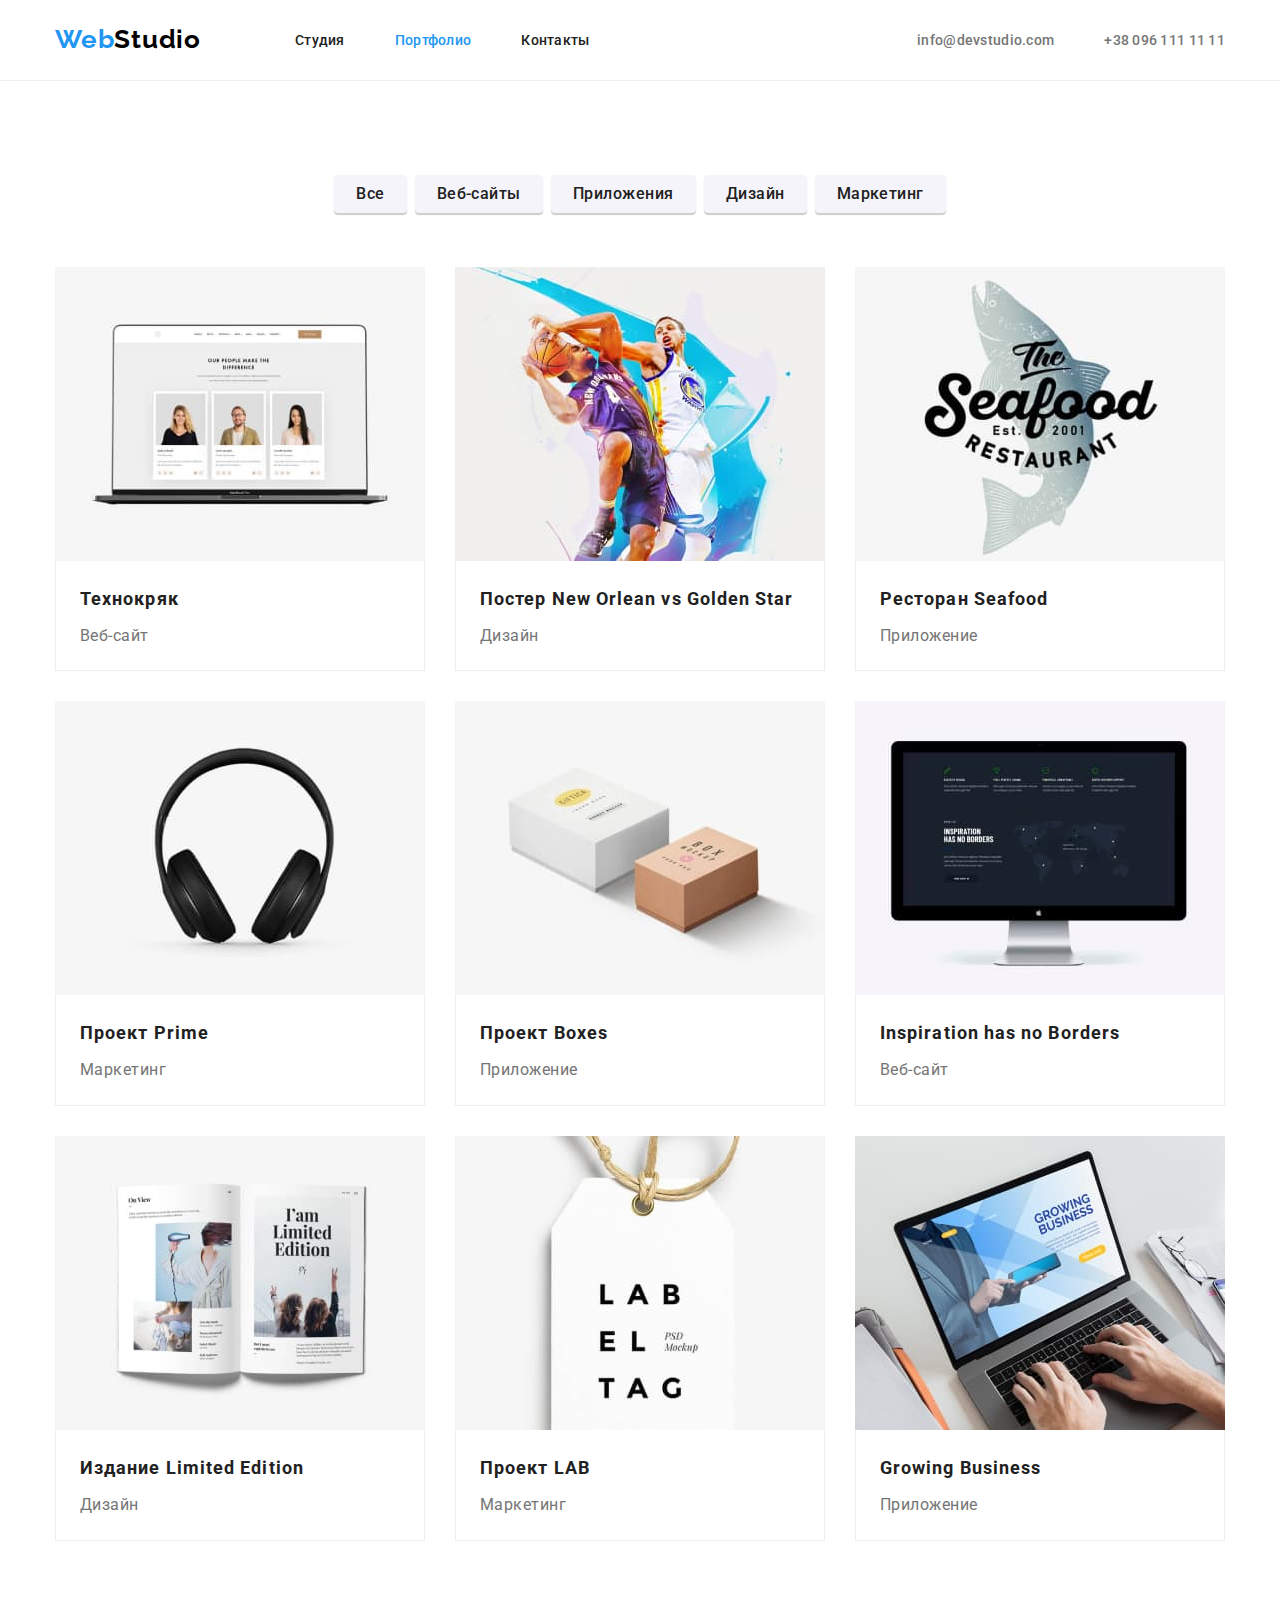
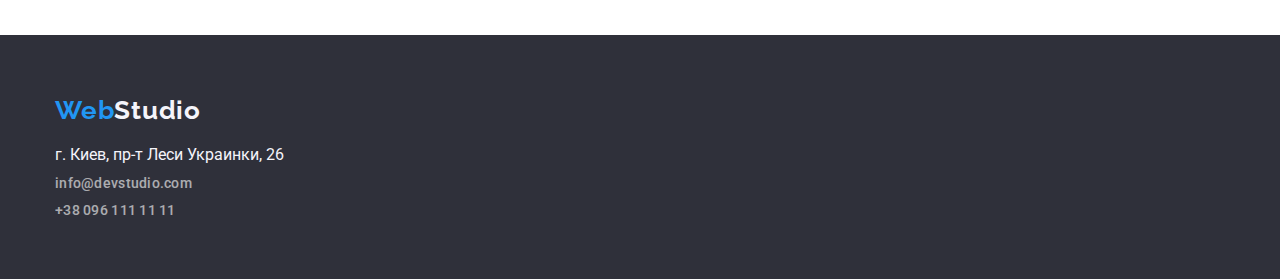
==== portfolio.html @ e435bd5f "svg heder" ====
<!DOCTYPE html>
<html lang="ru">
  <head>
    <meta charset="UTF-8" />
    <meta http-equiv="X-UA-Compatible" content="IE=edge" />
    <meta name="viewport" content="width=device-width, initial-scale=1.0" />
    <title>Document</title>
    <link
      href="https://cdnjs.cloudflare.com/ajax/libs/modern-normalize/1.1.0/modern-normalize.min.css"
      rel="stylesheet"
    />
    <link rel="preconnect" href="https://fonts.googleapis.com" />
    <link rel="preconnect" href="https://fonts.gstatic.com" crossorigin />
    <link
      href="https://fonts.googleapis.com/css2?family=Raleway:wght@700&family=Roboto:wght@400;500;700;900&display=swap"
      rel="stylesheet"
    />
    <link rel="stylesheet" href="./css/styles.css" />
  </head>
  <body>
    <!-- Шапка макета -->
    <header class="page-header border">
      <div class="container header-container">
        <nav class="nav-flex">
          <a href="/" class="logo decoration"> <span class="web">Web</span>Studio </a>

          <ul class="site-nav">
            <li class="li-site-nav"><a href="./index.html" class="link decoration">Студия</a></li>
            <li class="li-site-nav">
              <a href="./portfolio.html" class="link decoration current">Портфолио</a>
            </li>
            <li class="li-site-nav"><a href="" class="link decoration">Контакты</a></li>
          </ul>
        </nav>

        <ul class="auht-nav">
          <li class="li-auht">
            <a href="mailto:info@devstudio.com" class="nav decoration">info@devstudio.com</a>
          </li>
          <li class="li-auht">
            <a href="tel:+380961111111" class="nav decoration">+38 096 111 11 11</a>
          </li>
        </ul>
      </div>
    </header>
    <!-- Блок герой -->
    <main>
      <!-- Блок кнопок -->
      <section class="section">
        <div class="container">
          <h1 class="visually-hidden">Портфолио</h1>
          <ul class="portfolio-button">
            <li class="button-wrapper"><button type="button" class="button-text">Все</button></li>
            <li class="button-wrapper">
              <button type="button" class="button-text">Веб-сайты</button>
            </li>
            <li class="button-wrapper">
              <button type="button" class="button-text">Приложения</button>
            </li>
            <li class="button-wrapper">
              <button type="button" class="button-text">Дизайн</button>
            </li>
            <li class="button-wrapper">
              <button type="button" class="button-text">Маркетинг</button>
            </li>
          </ul>
      <!-- Секции услуг  -->
          <ul class="portfolio-flex">
            <li class="li-img">
              <a href="">
                <img
                  src="./images/Технокряк.jpg"
                  alt="Технокряк"
                  width="370"
                  height="294"
                  class="img"
                />
                <div class="link-border">
                  <h2 class="portfolio-title">Технокряк</h2>
                  <p class="text-portfolio">Веб-сайт</p>
                </div>
              </a>
            </li>
            <li class="li-img">
              <a href="">
                <img
                  src="./images/Постер.jpg"
                  alt="Постер New Orlean vs Golden Star"
                  width="370"
                  height="294"
                  class="img"
                />
                <div class="link-border">
                  <h2 class="portfolio-title">Постер New Orlean vs Golden Star</h2>
                  <p class="text-portfolio">Дизайн</p>
                </div>
              </a>
            </li>
            <li class="li-img">
              <a href="">
                <img
                  src="./images/Ресторан.jpg"
                  alt="Ресторан Seafood"
                  width="370"
                  height="294"
                  class="img"
                />
                <div class="link-border">
                  <h2 class="portfolio-title">Ресторан Seafood</h2>
                  <p class="text-portfolio">Приложение</p>
                </div>
              </a>
            </li>
            <li class="li-img">
              <a href="">
                <img
                  src="./images/Проект.jpg"
                  alt="Проект Prime"
                  width="370"
                  height="294"
                  class="img"
                />
                <div class="link-border">
                  <h2 class="portfolio-title">Проект Prime</h2>
                  <p class="text-portfolio">Маркетинг</p>
                </div>
              </a>
            </li>
            <li class="li-img">
              <a href="">
                <img
                  src="./images/Проект_Boxes.jpg"
                  alt="ТПроект Boxes"
                  width="370"
                  height="294"
                  class="img"
                />
                <div class="link-border">
                  <h2 class="portfolio-title">Проект Boxes</h2>
                  <p class="text-portfolio">Приложение</p>
                </div>
              </a>
            </li>
            <li class="li-img">
              <a href="">
                <img
                  src="./images/Inspiration_has_Borders.jpg"
                  alt="Inspiration has no Borders"
                  width="370"
                  height="294"
                  class="img"
                />
                <div class="link-border">
                  <h2 class="portfolio-title">Inspiration has no Borders</h2>
                  <p class="text-portfolio">Веб-сайт</p>
                </div>
              </a>
            </li>
            <li class="li-img">
              <a href="">
                <img
                  src="./images/Издание_Limited_Edition.jpg"
                  alt="Издание Limited Edition"
                  width="370"
                  height="294"
                  class="img"
                />
                <div class="link-border">
                  <h2 class="portfolio-title">Издание Limited Edition</h2>
                  <p class="text-portfolio">Дизайн</p>
                </div>
              </a>
            </li>
            <li class="li-img">
              <a href="">
                <img
                  src="./images/Проект_LAB.jpg"
                  alt="Проект LAB"
                  width="370"
                  height="294"
                  class="img"
                />
                <div class="link-border">
                  <h2 class="portfolio-title">Проект LAB</h2>
                  <p class="text-portfolio">Маркетинг</p>
                </div>
              </a>
            </li>
            <li class="li-img">
              <a href="">
                <img
                  src="./images/Growing_Business.jpg"
                  alt="Growing Business"
                  width="370"
                  height="294"
                  class="img"
                />
                <div class="link-border">
                  <h2 class="portfolio-title">Growing Business</h2>
                  <p class="text-portfolio">Приложение</p>
                </div>
              </a>
            </li>
          </ul>
        </div>
      </section>
    </main>

    <!-- футер -->
    <footer class="footer">
      <div class="container flex-footer footer-wrapper">
        <div class="footer-block content-footer-center">
          <a href="/" class="logo-footer decoration">
            <span class="web">Web</span><span class="text-studio">Studio</span>
          </a>
        </div>

        <address class="footer-block">
          <ul>
            <li>г. Киев, пр-т Леси Украинки, 26</li>
            <li>
              <a href="mailto:info@devstudio.com" class="footer-link">info@devstudio.com</a>
            </li>
            <li>
              <a class="footer-link" href="tel:+380961111111">+38 096 111 11 11</a>
            </li>
          </ul>
        </address>
      </div>
    </footer>
  </body>
</html>
---- css/styles.css ----
:root {
  --primary-text-color: #212121;
  --secondary-text-color: #757575;
  --acent-text-color: #2196f3;
  --header-text-color: #ffffff;
  --logo-text-color: #000000;
  --footer-background: #2f303a;
  --background-bootun: #f5f4fa;
  --footer-nav-text: 255, 255, 255;
  --button-border: #ececec;
  --section-color: #f5f4fa;
}

/* scroll */

body::-webkit-scrollbar {
  width: 3px;
}

body::-webkit-scrollbar-track {
  box-shadow: inset 0 0 6px rgba(0, 0, 0, 0.3);
}

body::-webkit-scrollbar-thumb {
  background-color: darkgrey;
  outline: 1px solid slategrey;
}

/* end scroll  */

ul {
  margin: 0;
  padding: 0;
  list-style: none;
}

.decoration {
  text-decoration: none;
}

p,
h1,
h2,
h3,
h4,
h5,
h6 {
  margin: 0;
}

body {
  font-family: 'Roboto', sans-serif;
  color: var(--primary-text-color);
  font-style: normal;
}

address {
  font-family: 'Roboto', sans-serif;
  color: var(--section-color);
  font-style: normal;
}

.img {
  display: block;
  max-width: 100%;
  height: auto;
}

.container {
  width: 1200px;
  margin: 0 auto;
  padding-left: 15px;
  padding-right: 15px;
}

/* Шапка макета */
.header-container {
  display: flex;
}

.nav-flex {
  display: flex;
  align-items: center;
}

.site-nav {
  display: flex;
}

.li-site-nav:not(:last-child) {
  margin-right: 50px;
}

.auht-nav {
  display: flex;
  align-items: center;
  margin-left: auto;
}

.li-site-nav:not(:last-child) {
  margin-right: 50px;
}
.decoration.current {
  color: var(--acent-text-color);
}

.logo {
  color: var(--logo-text-color);
  margin-right: 94px;

  font-family: 'Raleway', sans-serif;
  font-weight: 700;
  font-size: 26px;
  line-height: 1.2;
  letter-spacing: 0.03em;
}

.web {
  color: var(--acent-text-color);
}

.site-nav .link {
  display: block;
  padding-top: 32px;
  padding-bottom: 32px;
  

  color: var(--primary-text-color);

  font-weight: 500;
  font-size: 14px;
  line-height: 16px;
  letter-spacing: 0.02em;
}

.auht-nav .nav {
  display: flex;
  padding-top: 32px;
  padding-bottom: 32px;
 align-items: center;
  color: var(--secondary-text-color);

  font-weight: 500;
  font-size: 14px;
  line-height: 16px;
  letter-spacing: 0.02em;
}

.link-icon{
  display: flex;
  margin-right: 10px;
  width: 20px;
  height: 20px;
  fill: var(--secondary-text-color);
}

 .link-icon:hover,
 .link-icon:focus{
  background-color: var(--acent-text-color);
 }
 
 .link-icon:hover svg,
 .link-icon:focus svg {
  fill: var(--acent-text-color);
 }
.auht-nav .li-auht + .li-auht {
  margin-left: 50px;
}

.site-nav .link:hover,
.site-nav .link:focus {
  color: var(--acent-text-color);
}

.auht-nav .nav:hover,
.auht-nav .nav:focus {
  color: var(--acent-text-color);
}

.site-nav .link.current {
  color: var(--acent-text-color);
}

/* блок герой */
.main-title {
  box-sizing: border-box;
  max-width: 1600px;
  height: 600px;
  margin: 0 auto;
  background-color: var(--footer-background);
  padding-top: 200px;
  padding-bottom: 200px;
  text-align: center;
  background-image: linear-gradient(
    to right,
    rgba(47, 48, 58, 0.4),
    rgba(47, 48, 58, 0.4)
  ), url(../images/Img\ \(1\).jpg);
  

}

.section{
  padding-top: 94px;
  padding-bottom: 94px;
}

.title-text {
  width: 696px;
  margin: 0 auto;
  margin-bottom: 30px;
  text-align: center;

  color: var(--header-text-color);

  font-weight: 900;
  font-size: 44px;
  line-height: 1.36;

  letter-spacing: 0.06em;
  text-transform: uppercase;
}

.hero-buton {
  display: block;
  border: 1px solid var(--acent-text-colo);
  margin: 0 auto;
  border-radius: 4px;
  padding: 10px 32px;

  align-items: center;
  text-align: center;

  background-color: var(--acent-text-color);
  color: var(--header-text-color);

  cursor: pointer;
  font-weight: 700;
  font-size: 16px;
  line-height: 1.2;
  letter-spacing: 0.06em;
}
/* Блок наша особенность */
.box-item {
  display: flex;
}

.box-li {
  display: block;
  width: 270px;
}

.box-li:not(:last-child) {
  margin-right: 30px;
}

.visually-hidden {
  position: absolute;
  clip: rect(0 0 0 0);
  width: 1px;
  height: 1px;
  margin: -1px;
}

.section-title {
  margin-bottom: 50px;

  font-weight: 700;
  font-size: 36px;
  line-height: 1.16;
  text-align: center;
  letter-spacing: 0.03em;
}

.subtitle-list {
  margin-bottom: 10px;

  font-weight: 700;
  font-size: 14px;
  line-height: 1.14;
  letter-spacing: 0.03em;
  text-transform: uppercase;
}

.text {
  color: var(--secondary-text-color);

  font-size: 14px;
  line-height: 1.7;
  letter-spacing: 0.03em;
}

/* <!-- Блок Чем мы занимаемся --> */
.section-img{
  padding-bottom: 94px;
}
.box-doing {
  display: flex;
}

.doing-img {
  display: block;
}

.doing-img:not(:last-child) {
  margin-right: 30px;
}
/* <!-- Наша команда --> */
.section-color{
  box-sizing: border-box;
  max-width: 1600px;
  height: 600px;
  margin: 0 auto;
  text-align: center;
 background-color: var(--section-color);
 padding-top: 94px;
 padding-bottom: 94px;
}

.comand-container {
  height: 100%;
  display: flex;
  align-items: center;
  justify-content: center;
  flex-direction: column;
}

.box-comand {
  display: flex;
}

.comand-li:not(:last-child) {
  margin-right: 30px;
}

.comand-li {
  box-shadow: 0px 2px 1px rgba(0, 0, 0, 0.2), 0px 1px 1px rgba(0, 0, 0, 0.14),
    3px 0px 1px rgba(0, 0, 0, 0.12);
}

.comand-div {
  text-align: center;
  padding-top: 30px;
  padding-bottom: 30px;
  border: 1px solid #eeeeee;
  border-top: none;

  background-color: var(--header-text-color);
}

.subtitle-name {
  margin-bottom: 10px;
  font-weight: 500;
  font-size: 16px;
  line-height: 19px;
  letter-spacing: 0.03em;
}

.profeshion-text {
  color: var(--secondary-text-color);

  font-size: 16px;
  line-height: 1.18;
  letter-spacing: 0.03em;
}

/* портфолио */

.border {
  border-bottom: 1px solid #ececec;
}

.portfolio-button {
  display: flex;
  flex-wrap: wrap;
}

.portfolio-button {
  margin-bottom: 54px;
  justify-content: center;
  text-align: center;
}
.button-text {
  border: 1px solid var(--button-border);
  border-radius: 4px;
  padding: 6px 22px;

  border-style: none;
  background-color: var(--background-bootun);
  color: var(--primary-text-color);
  box-shadow: 0px 2px 1px rgba(0, 0, 0, 0.2);

  font-weight: 500;
  font-size: 16px;
  line-height: 1.6;
  letter-spacing: 0.03em;
}
 
.button-wrapper:not(:last-child) {
  margin-right: 8px;
}

.button-text:hover,
.button-text:focus {
  background-color: var(--acent-text-color);
  color: var(--header-text-color);
  cursor: pointer;
}

.portfolio-flex {
  display: flex;
  flex-wrap: wrap;
  margin-left: -30px;
  margin-top: -30px;
  
}

.li-img {
  flex-basis: calc((100% - 3 * 30px) / 3);
  margin-left: 30px;
  margin-top: 30px;
}

.li-img a {
  text-decoration: none;
  color: var(--primary-text-color);
}

.li-img:hover,
.li-img:focus{
box-shadow: 0px 3px 3px rgb(0 0 0 / 25%);
}

.link-border {
  padding: 20px 24px;
  border: 1px solid #eeeeee;
  border-top: none;
}

.portfolio-title {
  margin-bottom: 5px;

  font-weight: 700;
  font-size: 18px;
  line-height: 2;
  letter-spacing: 0.06em;
}
.text-portfolio {
  font-size: 16px;
  line-height: 1.8;
  letter-spacing: 0.03em;
  color: var(--secondary-text-color);
}

/* footer */

footer {
  color: #fff;
}

.footer {
  box-sizing: border-box;
  max-width: 1600px;
  margin: 0 auto;
  background-color: var(--footer-background);
  padding: 60px 0;
}

.text-studio {
  color: var(--background-bootun);
}

address li:not(:last-child){
 margin-bottom: 9px;
}

.footer-wrapper {
  height: 100%;
}

 .logo-footer {
   display: block;
  margin-bottom: 20px; 
  
  font-family: 'Raleway', sans-serif;
  font-weight: 700;
  font-size: 26px;
  line-height: 1.2;
  letter-spacing: 0.03em;
}

.adress-li{
  text-decoration: none;
  color: var(--header-text-color);
}

.footer-link {
  text-decoration: none;
  color: var(--header-text-color);
  font-weight: 500;
  font-size: 14px;
  line-height: 16px;
  letter-spacing: 0.02em;
  opacity: 0.6;
}
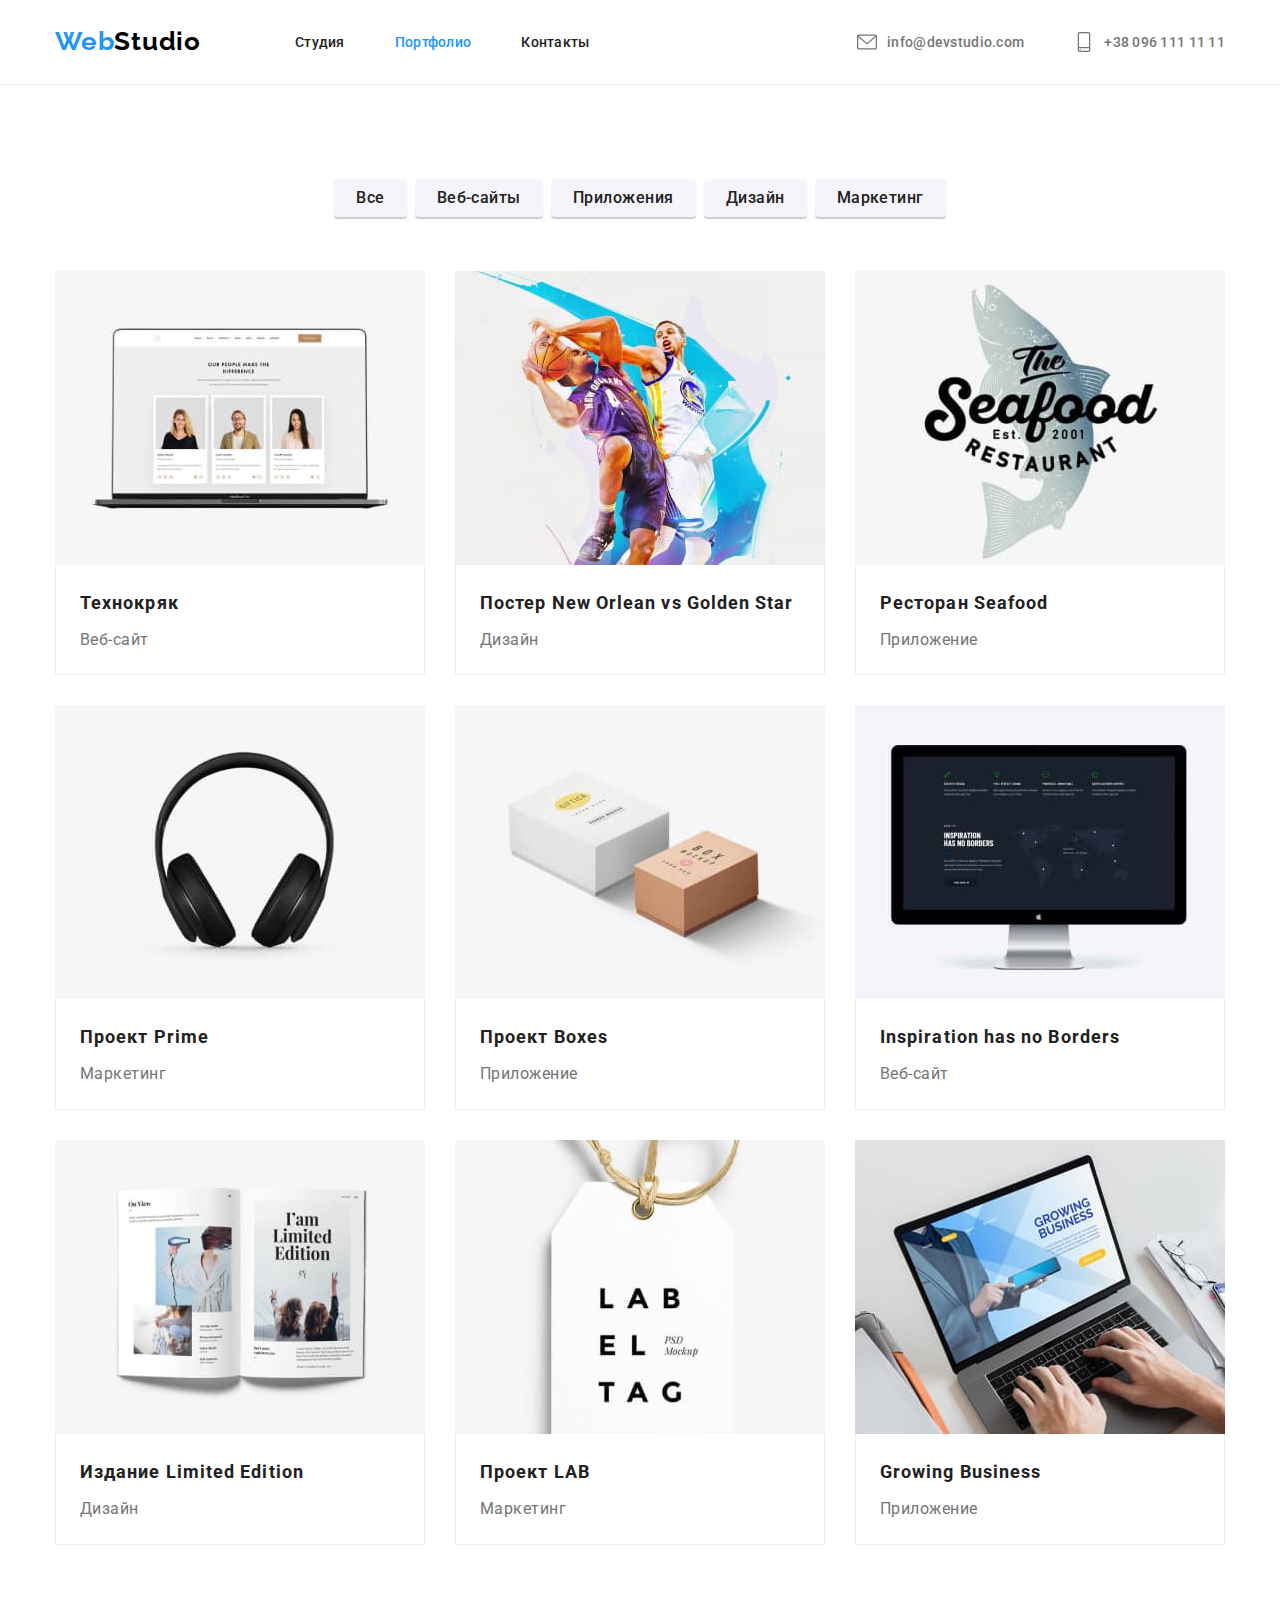
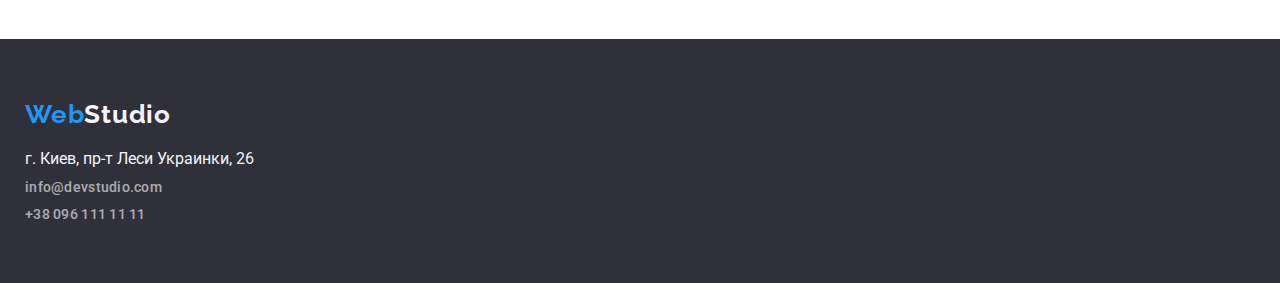
==== commit c6d41591: "hover icon" ====
--- a/portfolio.html
+++ b/portfolio.html
@@ -35,10 +35,17 @@
 
         <ul class="auht-nav">
           <li class="li-auht">
-            <a href="mailto:info@devstudio.com" class="nav decoration">info@devstudio.com</a>
+            <a href="mailto:info@devstudio.com" class="nav decoration">
+              <svg class="link-icon">
+                <use href="./images/icons.svg#icon-envelope-hover-1">  
+                </use>
+              </svg> info@devstudio.com </a>
           </li>
           <li class="li-auht">
-            <a href="tel:+380961111111" class="nav decoration">+38 096 111 11 11</a>
+            <a href="tel:+380961111111" class="nav decoration"> <svg class="link-icon">
+                <use href="./images/icons.svg#icon-smartphone-1">   
+                </use>
+              </svg> +38 096 111 11 11</a>
           </li>
         </ul>
       </div>
--- a/css/styles.css
+++ b/css/styles.css
@@ -9,6 +9,7 @@
   --footer-nav-text: 255, 255, 255;
   --button-border: #ececec;
   --section-color: #f5f4fa;
+  --icon-color: #AFB1B8;
 }
 
 /* scroll */
@@ -151,18 +152,9 @@
   margin-right: 10px;
   width: 20px;
   height: 20px;
-  fill: var(--secondary-text-color);
-}
-
- .link-icon:hover,
- .link-icon:focus{
-  background-color: var(--acent-text-color);
- }
- 
- .link-icon:hover svg,
- .link-icon:focus svg {
-  fill: var(--acent-text-color);
- }
+  fill: currentColor;
+}
+
 .auht-nav .li-auht + .li-auht {
   margin-left: 50px;
 }
@@ -201,8 +193,10 @@
 }
 
 .section{
-  padding-top: 94px;
-  padding-bottom: 94px;
+  max-width: 1600px;
+  margin: 0 auto;
+ padding-top: 94px;
+ padding-bottom: 94px;
 }
 
 .title-text {
@@ -241,19 +235,12 @@
   letter-spacing: 0.06em;
 }
 /* Блок наша особенность */
-.box-item {
-  display: flex;
-}
-
-.box-li {
-  display: block;
-  width: 270px;
-}
-
-.box-li:not(:last-child) {
-  margin-right: 30px;
-}
-
+
+.section-box{
+  max-width: 1600px;
+  margin: 0 auto;
+ padding-top: 94px;
+}
 .visually-hidden {
   position: absolute;
   clip: rect(0 0 0 0);
@@ -262,6 +249,54 @@
   margin: -1px;
 }
 
+.subtitle-list {
+  margin-bottom: 10px;
+
+  font-weight: 700;
+  font-size: 14px;
+  line-height: 1.14;
+  letter-spacing: 0.03em;
+  text-transform: uppercase;
+}
+
+.box-item {
+  display: flex;
+}
+
+.box-li {
+  width: 270px;
+}
+
+.box-li:not(:last-child) {
+  margin-right: 30px;
+} 
+
+.box-conteiner{
+
+width: 100%;
+height: 120px;
+margin-bottom: 30px;
+
+background-color: var(--section-color);
+
+display: flex;
+align-items: center;
+justify-content: center;
+}
+
+.box-icon{
+  width: 70px;
+  height: 70px;
+}
+
+.text {
+  color: var(--secondary-text-color);
+  font-size: 14px;
+  line-height: 1.7;
+  letter-spacing: 0.03em;
+}
+
+/* <!-- Блок Чем мы занимаемся --> */
 .section-title {
   margin-bottom: 50px;
 
@@ -271,28 +306,10 @@
   text-align: center;
   letter-spacing: 0.03em;
 }
-
-.subtitle-list {
-  margin-bottom: 10px;
-
-  font-weight: 700;
-  font-size: 14px;
-  line-height: 1.14;
-  letter-spacing: 0.03em;
-  text-transform: uppercase;
-}
-
-.text {
-  color: var(--secondary-text-color);
-
-  font-size: 14px;
-  line-height: 1.7;
-  letter-spacing: 0.03em;
-}
-
-/* <!-- Блок Чем мы занимаемся --> */
 .section-img{
+  padding-top: 94px;
   padding-bottom: 94px;
+
 }
 .box-doing {
   display: flex;
@@ -309,7 +326,6 @@
 .section-color{
   box-sizing: border-box;
   max-width: 1600px;
-  height: 600px;
   margin: 0 auto;
   text-align: center;
  background-color: var(--section-color);
@@ -362,8 +378,37 @@
   font-size: 16px;
   line-height: 1.18;
   letter-spacing: 0.03em;
-}
-
+
+  margin-bottom: 16px;
+}
+
+.comand-list{
+  display: flex;
+  justify-content: center;
+}
+
+.comand-item{
+  width: 44px;
+  height: 44px;
+}
+
+.comand-item + .comand-item{
+  margin-left: 10px;
+}
+.comad-href{
+  width: 100%;
+  height: 100%;
+  border-radius: 50%;
+  display: flex;
+  align-items: center;
+  justify-content: center;
+}
+
+.comand-svg{
+  width: 20px;
+  height: 20px;
+  fill: var(--icon-color);
+}
 /* портфолио */
 
 .border {
@@ -451,6 +496,47 @@
   letter-spacing: 0.03em;
   color: var(--secondary-text-color);
 }
+/* card-section */
+
+ .card-list{
+   display: flex;
+   justify-content: center;
+   text-align: center;
+ }
+.card-item{
+  width: 170px;
+  height: 92px;
+  display: block;
+  
+  
+}
+
+.card-item + .card-item{
+  margin-left: 30px;
+
+}
+
+.card-href{
+  width: 100%;
+  height: 100%;
+  padding: 16px 32px;  
+  display: flex;
+  align-items: center;
+  border-radius: 4px;
+  color: var(--icon-color);
+  border: 1px solid var(--icon-color);  
+}
+
+.card-svg{
+  fill: currentColor;
+}
+
+
+.card-href:hover,
+ .card-href:focus {
+  border: var(--acent-text-color) 1px solid;
+  color: var(--acent-text-color);
+} 
 
 /* footer */
 
@@ -459,12 +545,15 @@
 }
 
 .footer {
-  box-sizing: border-box;
+  
   max-width: 1600px;
   margin: 0 auto;
   background-color: var(--footer-background);
   padding: 60px 0;
 }
+.footer-conteiner{
+display: flex;
+}
 
 .text-studio {
   color: var(--background-bootun);
@@ -475,7 +564,7 @@
 }
 
 .footer-wrapper {
-  height: 100%;
+ margin-right: 70px;
 }
 
  .logo-footer {
@@ -499,7 +588,54 @@
   color: var(--header-text-color);
   font-weight: 500;
   font-size: 14px;
-  line-height: 16px;
+  line-height: 1.14;
   letter-spacing: 0.02em;
   opacity: 0.6;
 }
+.footer-box{
+display: flex;
+flex-direction: column;
+}
+.footer-text{
+  font-weight: bold;
+font-size: 14px;
+line-height: 1.14;
+letter-spacing: 0.03em;
+text-transform: uppercase;
+color: var(--background-bootun);
+margin-bottom: 20px;
+}
+.foter-list{
+  display: flex;
+  justify-content: center;
+}
+
+.footer-item{
+width: 44px;
+height: 44px;
+background-color: rgba(255, 255, 255, 0.1);;
+border-radius: 50%;
+}
+
+.footer-item + .footer-item{
+  margin-left: 10px;
+}
+
+.footer-links{
+  width: 100%;
+  height: 100%;
+  display: flex;
+  align-items: center;
+  justify-content: center;
+  border-radius: 50%;
+}
+
+.footer-links:hover,
+.footer-links:focus{
+  background-color: var(--acent-text-color) ;
+}
+.footer-svg{
+  width: 20px;
+height: 20px;
+fill: var(--background-bootun);
+}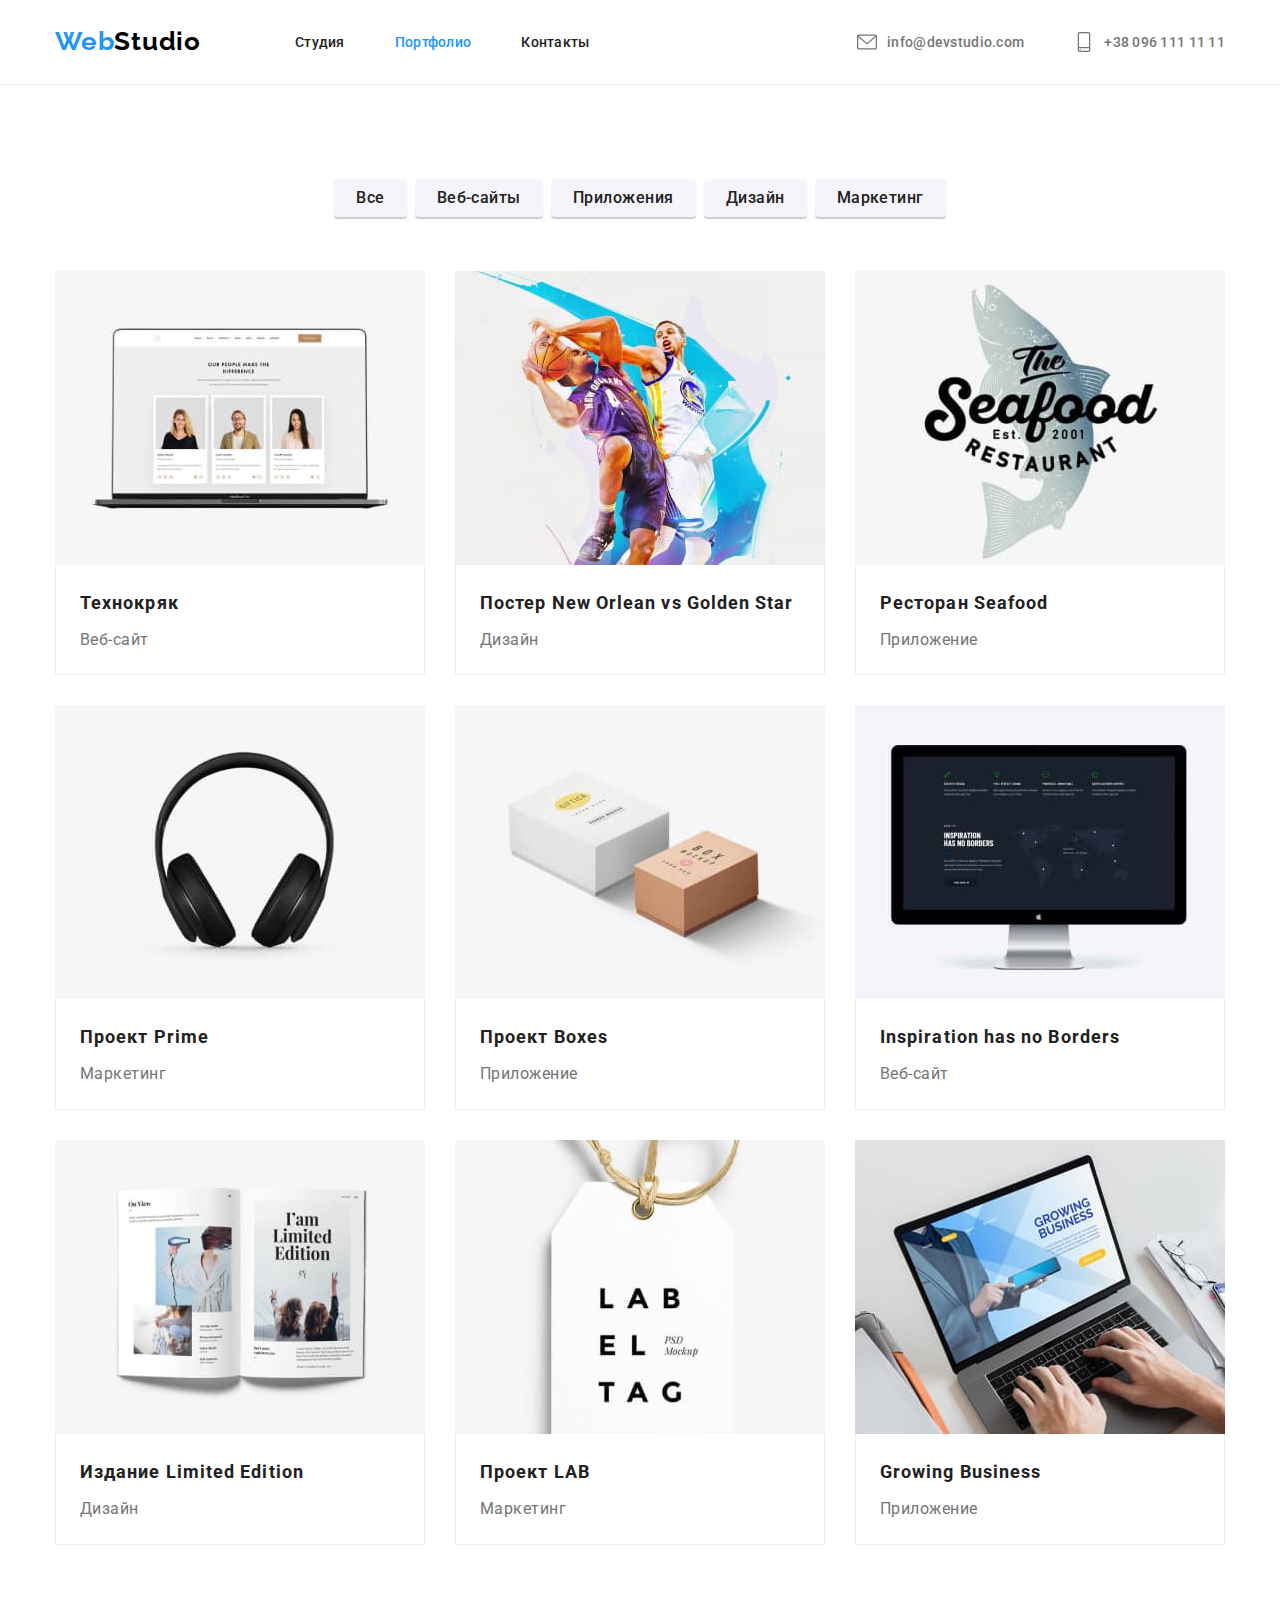
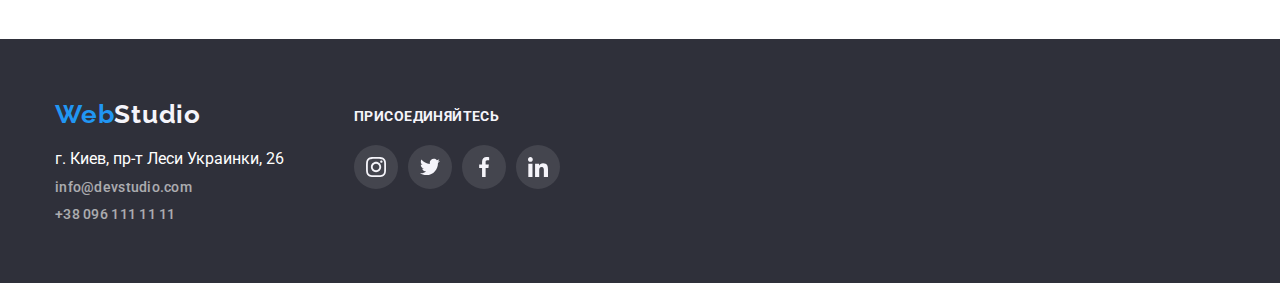
==== commit 624a4320: "chect" ====
--- a/portfolio.html
+++ b/portfolio.html
@@ -214,17 +214,16 @@
     </main>
 
     <!-- футер -->
-    <footer class="footer">
-      <div class="container flex-footer footer-wrapper">
-        <div class="footer-block content-footer-center">
+    <footer class="footer ">
+      <div class="container footer-conteiner">
+      <div class=" footer-wrapper">
           <a href="/" class="logo-footer decoration">
             <span class="web">Web</span><span class="text-studio">Studio</span>
           </a>
-        </div>
-
         <address class="footer-block">
           <ul>
-            <li>г. Киев, пр-т Леси Украинки, 26</li>
+            <li>
+             <a class="adress-li" href="https://goo.gl/maps/zG4fFwA3g8CC15fF7"> г. Киев, пр-т Леси Украинки, 26</a></li>
             <li>
               <a href="mailto:info@devstudio.com" class="footer-link">info@devstudio.com</a>
             </li>
@@ -233,6 +232,44 @@
             </li>
           </ul>
         </address>
+      </div>
+      <div class="footer-box">
+        <h2 class="footer-text">присоединяйтесь</h2>
+        <ul class="foter-list">
+          <li class="footer-item">
+            <a href="" class="footer-links">
+              <svg class="footer-svg">
+                <use href="./images/icons.svg#icon-instagram-2">
+                </use>
+              </svg>
+            </a>
+          </li>
+           <li class="footer-item">
+            <a href="" class="footer-links">
+              <svg class="footer-svg">
+                <use href="./images/icons.svg#icon-twitter-1">
+                </use>
+              </svg>
+            </a>
+          </li>
+           <li class="footer-item">
+            <a href="" class="footer-links">
+              <svg class="footer-svg">
+                <use href="./images/icons.svg#icon-facebook-1">
+                </use>
+              </svg>
+            </a>
+          </li>
+           <li class="footer-item">
+            <a href="" class="footer-links">
+              <svg class="footer-svg">
+                <use href="./images/icons.svg#icon-linkedin-1">
+                </use>
+              </svg>
+            </a>
+          </li>
+        </ul>
+      </div>
       </div>
     </footer>
   </body>
--- a/css/styles.css
+++ b/css/styles.css
@@ -188,8 +188,6 @@
     rgba(47, 48, 58, 0.4),
     rgba(47, 48, 58, 0.4)
   ), url(../images/Img\ \(1\).jpg);
-  
-
 }
 
 .section{
@@ -402,12 +400,19 @@
   display: flex;
   align-items: center;
   justify-content: center;
+  color: var(--icon-color);
 }
 
 .comand-svg{
   width: 20px;
   height: 20px;
-  fill: var(--icon-color);
+  fill: currentColor;
+}
+
+.comad-href:hover,
+.comad-href:focus{
+  color: var(--header-text-color);
+  background-color: var(--acent-text-color);
 }
 /* портфолио */
 
@@ -592,10 +597,12 @@
   letter-spacing: 0.02em;
   opacity: 0.6;
 }
+
 .footer-box{
 display: flex;
 flex-direction: column;
 }
+
 .footer-text{
   font-weight: bold;
 font-size: 14px;
@@ -604,7 +611,9 @@
 text-transform: uppercase;
 color: var(--background-bootun);
 margin-bottom: 20px;
-}
+padding-top: 10px;
+}
+
 .foter-list{
   display: flex;
   justify-content: center;
